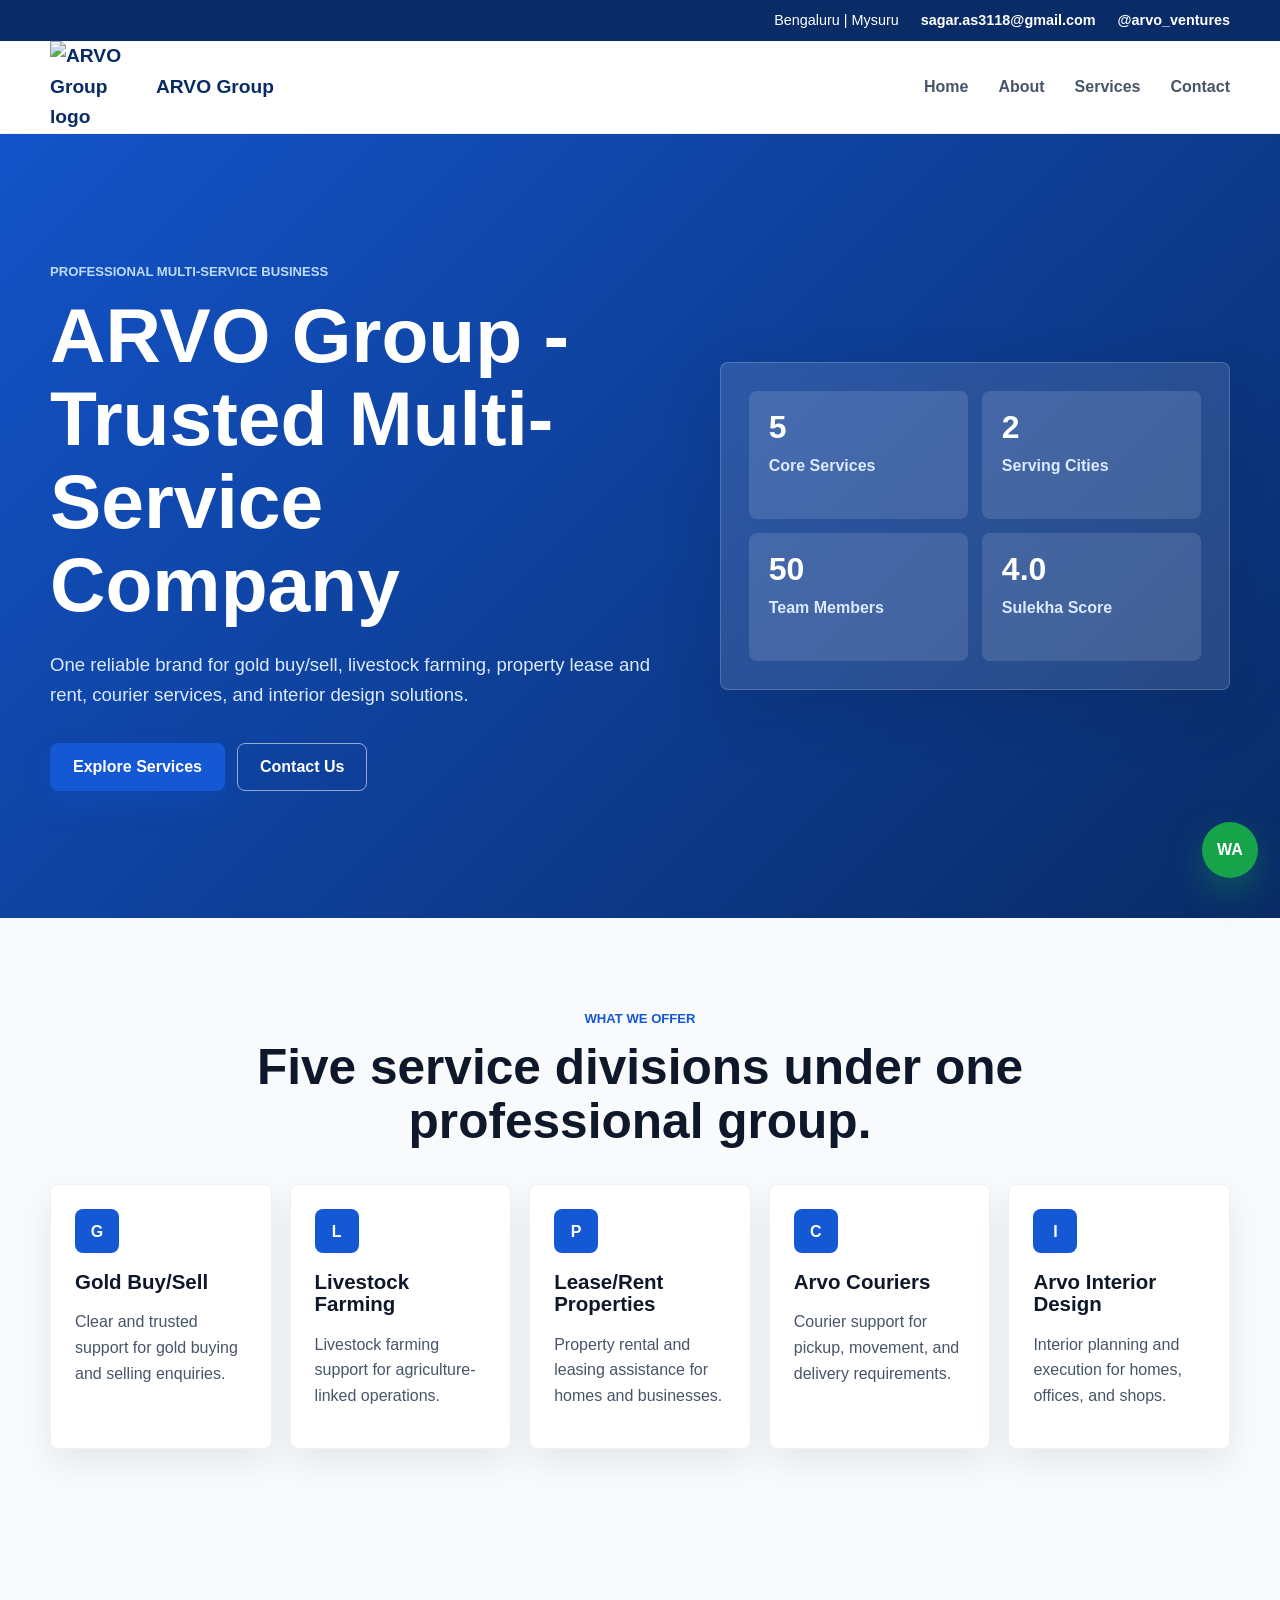
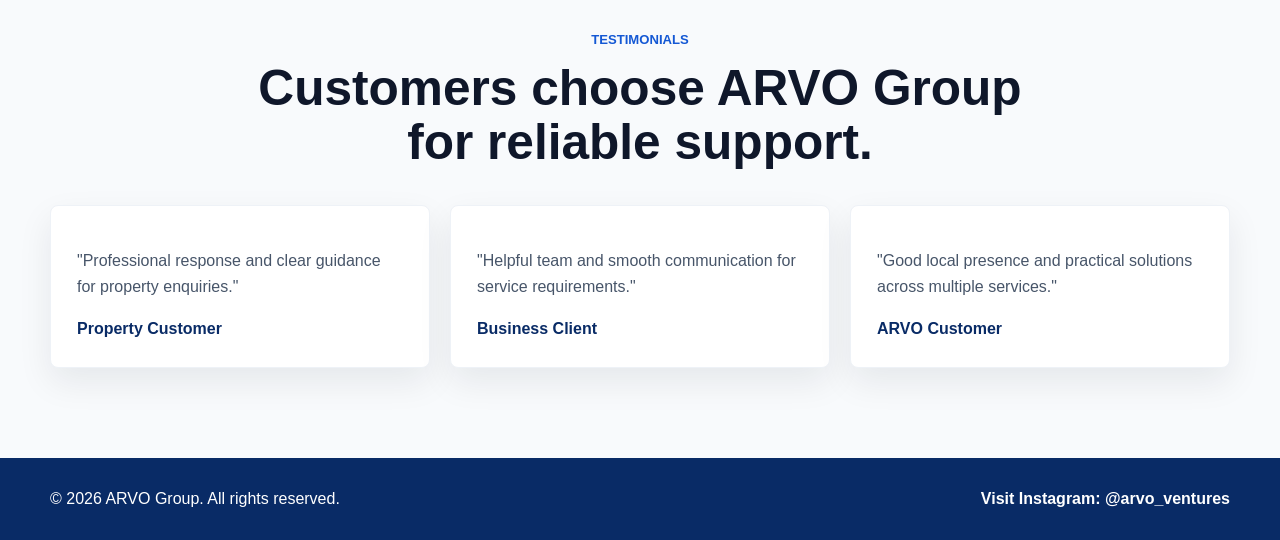
==== index.html @ aa9c4531 "Add files via upload" ====
<!DOCTYPE html>
<html lang="en">
<head>
  <meta charset="UTF-8">
  <meta name="viewport" content="width=device-width, initial-scale=1.0">
  <title>ARVO Group | Trusted Multi-Service Company</title>
  <link rel="stylesheet" href="style.css">
</head>
<body>
  <!-- Top contact strip -->
  <div class="top-strip">
    <div class="container top-strip-inner">
      <span>Bengaluru | Mysuru</span>
      <a href="mailto:sagar.as3118@gmail.com">sagar.as3118@gmail.com</a>
      <a href="https://www.instagram.com/arvo_ventures/" target="_blank" rel="noopener">@arvo_ventures</a>
    </div>
  </div>

  <!-- Navigation bar -->
  <header class="site-header">
    <nav class="container navbar" aria-label="Primary navigation">
      <a class="brand" href="index.html">
        <img src="assets/arvo-logo.svg" alt="ARVO Group logo">
        <span>ARVO Group</span>
      </a>

      <button class="menu-toggle" type="button" aria-label="Toggle menu" aria-expanded="false">
        <span></span>
        <span></span>
        <span></span>
      </button>

      <ul class="nav-links">
        <li><a href="index.html">Home</a></li>
        <li><a href="about.html">About</a></li>
        <li><a href="services.html">Services</a></li>
        <li><a href="contact.html">Contact</a></li>
      </ul>
    </nav>
  </header>

  <main>
    <!-- Home page hero -->
    <section class="hero">
      <div class="container hero-grid">
        <div class="hero-content">
          <p class="eyebrow">Professional Multi-Service Business</p>
          <h1>ARVO Group - Trusted Multi-Service Company</h1>
          <p class="hero-text">
            One reliable brand for gold buy/sell, livestock farming, property
            lease and rent, courier services, and interior design solutions.
          </p>

          <div class="hero-actions">
            <a class="btn btn-primary" href="services.html">Explore Services</a>
            <a class="btn btn-outline" href="contact.html">Contact Us</a>
          </div>
        </div>

        <div class="hero-card" aria-label="Business highlights">
          <div>
            <strong>5</strong>
            <span>Core Services</span>
          </div>
          <div>
            <strong>2</strong>
            <span>Serving Cities</span>
          </div>
          <div>
            <strong>50</strong>
            <span>Team Members</span>
          </div>
          <div>
            <strong>4.0</strong>
            <span>Sulekha Score</span>
          </div>
        </div>
      </div>
    </section>

    <!-- Service highlight cards -->
    <section class="section service-highlights" aria-label="ARVO Group services">
      <div class="container">
        <div class="section-heading center">
          <p class="eyebrow">What We Offer</p>
          <h2>Five service divisions under one professional group.</h2>
        </div>

        <div class="highlight-grid">
          <a class="highlight-card" href="services.html#gold">
            <span class="card-icon">G</span>
            <h3>Gold Buy/Sell</h3>
            <p>Clear and trusted support for gold buying and selling enquiries.</p>
          </a>

          <a class="highlight-card" href="services.html#livestock">
            <span class="card-icon">L</span>
            <h3>Livestock Farming</h3>
            <p>Livestock farming support for agriculture-linked operations.</p>
          </a>

          <a class="highlight-card" href="services.html#lease-rent">
            <span class="card-icon">P</span>
            <h3>Lease/Rent Properties</h3>
            <p>Property rental and leasing assistance for homes and businesses.</p>
          </a>

          <a class="highlight-card" href="services.html#couriers">
            <span class="card-icon">C</span>
            <h3>Arvo Couriers</h3>
            <p>Courier support for pickup, movement, and delivery requirements.</p>
          </a>

          <a class="highlight-card" href="services.html#interiors">
            <span class="card-icon">I</span>
            <h3>Arvo Interior Design</h3>
            <p>Interior planning and execution for homes, offices, and shops.</p>
          </a>
        </div>
      </div>
    </section>

    <!-- Home testimonials -->
    <section class="section testimonials-section">
      <div class="container">
        <div class="section-heading center">
          <p class="eyebrow">Testimonials</p>
          <h2>Customers choose ARVO Group for reliable support.</h2>
        </div>

        <div class="testimonial-grid">
          <article>
            <p>"Professional response and clear guidance for property enquiries."</p>
            <strong>Property Customer</strong>
          </article>
          <article>
            <p>"Helpful team and smooth communication for service requirements."</p>
            <strong>Business Client</strong>
          </article>
          <article>
            <p>"Good local presence and practical solutions across multiple services."</p>
            <strong>ARVO Customer</strong>
          </article>
        </div>
      </div>
    </section>
  </main>

  <!-- Floating WhatsApp chat button -->
  <a class="whatsapp-button" href="https://wa.me/910000000000?text=Hello%20ARVO%20Group%2C%20I%20want%20to%20enquire%20about%20your%20services." target="_blank" rel="noopener" aria-label="Chat with ARVO Group on WhatsApp">
    WA
  </a>

  <!-- Footer -->
  <footer class="site-footer">
    <div class="container footer-grid">
      <p>&copy; 2026 ARVO Group. All rights reserved.</p>
      <a href="https://www.instagram.com/arvo_ventures/" target="_blank" rel="noopener">Visit Instagram: @arvo_ventures</a>
    </div>
  </footer>

  <script src="script.js"></script>
</body>
</html>
---- style.css ----
/* Base styles and layout tokens */
:root {
  --blue: #1458d4;
  --blue-dark: #092b66;
  --blue-soft: #edf4ff;
  --gray-50: #f8fafc;
  --gray-100: #eef2f7;
  --gray-300: #cbd5e1;
  --gray-600: #475569;
  --gray-900: #0f172a;
  --white: #ffffff;
  --shadow: 0 20px 60px rgba(15, 23, 42, 0.14);
}

* {
  box-sizing: border-box;
}

html {
  scroll-behavior: smooth;
}

body {
  margin: 0;
  color: var(--gray-900);
  background: var(--white);
  font-family: Arial, Helvetica, sans-serif;
  line-height: 1.6;
  overflow-x: hidden;
}

a {
  color: inherit;
  text-decoration: none;
}

.container {
  width: min(1180px, calc(100% - 32px));
  margin: 0 auto;
}

img,
iframe {
  max-width: 100%;
}

/* Top strip */
.top-strip {
  color: var(--white);
  background: var(--blue-dark);
  font-size: 0.9rem;
}

.top-strip-inner {
  display: flex;
  justify-content: flex-end;
  gap: 22px;
  padding: 9px 0;
}

.top-strip a {
  font-weight: 700;
}

/* Navigation */
.site-header {
  position: sticky;
  top: 0;
  z-index: 20;
  background: rgba(255, 255, 255, 0.95);
  border-bottom: 1px solid var(--gray-100);
  backdrop-filter: blur(14px);
}

.navbar {
  position: relative;
  display: flex;
  align-items: center;
  justify-content: space-between;
  min-height: 78px;
  gap: 18px;
}

.brand {
  display: inline-flex;
  align-items: center;
  gap: 12px;
  color: var(--blue-dark);
  font-size: 1.2rem;
  font-weight: 900;
}

.brand img {
  width: 94px;
  height: auto;
  display: block;
}

.nav-links {
  display: flex;
  gap: 30px;
  margin: 0;
  padding: 0;
  list-style: none;
}

.nav-links a {
  color: var(--gray-600);
  font-weight: 800;
}

.nav-links a:hover,
.nav-links a:focus {
  color: var(--blue);
}

.menu-toggle {
  display: none;
  width: 42px;
  height: 42px;
  padding: 9px;
  background: var(--white);
  border: 1px solid var(--gray-300);
  border-radius: 8px;
  cursor: pointer;
}

.menu-toggle span {
  display: block;
  height: 2px;
  margin: 5px 0;
  background: var(--gray-900);
}

/* Hero */
.hero {
  color: var(--white);
  background:
    linear-gradient(135deg, rgba(20, 88, 212, 0.9), rgba(9, 43, 102, 0.96)),
    var(--blue-dark);
}

.hero-grid {
  display: grid;
  grid-template-columns: minmax(0, 1.1fr) minmax(300px, 0.9fr);
  gap: 46px;
  align-items: center;
  min-height: calc(100vh - 116px);
  padding: 84px 0;
}

.hero-content,
.contact-info,
.contact-form,
.service-section-card,
.highlight-card,
.testimonial-grid article {
  min-width: 0;
}

.eyebrow {
  margin: 0 0 12px;
  color: #bfdbfe;
  font-size: 0.82rem;
  font-weight: 900;
  text-transform: uppercase;
}

h1,
h2,
h3 {
  margin: 0;
  line-height: 1.08;
}

h1 {
  max-width: 850px;
  font-size: clamp(2.7rem, 6vw, 5.2rem);
}

h2 {
  font-size: clamp(2rem, 4vw, 3.1rem);
}

h3 {
  font-size: 1.28rem;
}

.hero-text {
  max-width: 680px;
  margin: 24px 0 34px;
  color: #dbeafe;
  font-size: 1.16rem;
}

.hero-actions {
  display: flex;
  flex-wrap: wrap;
  gap: 12px;
}

.btn {
  display: inline-flex;
  align-items: center;
  justify-content: center;
  min-height: 48px;
  padding: 0 22px;
  border-radius: 8px;
  font-weight: 900;
  cursor: pointer;
  transition: transform 0.2s ease, box-shadow 0.2s ease;
}

.btn:hover,
.btn:focus {
  transform: translateY(-2px);
}

.btn-primary {
  color: var(--white);
  background: var(--blue);
  border: 1px solid var(--blue);
  box-shadow: 0 14px 28px rgba(20, 88, 212, 0.24);
}

.btn-outline {
  color: var(--white);
  background: transparent;
  border: 1px solid rgba(255, 255, 255, 0.55);
}

.hero-card {
  display: grid;
  grid-template-columns: repeat(2, minmax(0, 1fr));
  gap: 14px;
  padding: 28px;
  background: rgba(255, 255, 255, 0.12);
  border: 1px solid rgba(255, 255, 255, 0.18);
  border-radius: 8px;
  box-shadow: var(--shadow);
}

.hero-card div {
  min-height: 128px;
  padding: 20px;
  background: rgba(255, 255, 255, 0.12);
  border-radius: 8px;
}

.hero-card strong {
  display: block;
  font-size: 2rem;
  line-height: 1;
}

.hero-card span {
  display: block;
  margin-top: 10px;
  color: #dbeafe;
  font-weight: 800;
}

/* Shared sections */
.section {
  padding: 90px 0;
}

.section-heading {
  max-width: 780px;
  margin-bottom: 36px;
}

.section-heading.center {
  margin-right: auto;
  margin-left: auto;
  text-align: center;
}

.section-heading.center .eyebrow {
  color: var(--blue);
}

.section-heading.light h2,
.section-heading.light .eyebrow {
  color: var(--white);
}

/* Home service highlights */
.service-highlights {
  background: var(--gray-50);
}

.highlight-grid {
  display: grid;
  grid-template-columns: repeat(5, minmax(0, 1fr));
  gap: 18px;
}

.highlight-card,
.about-panel article,
.why-grid article,
.service-section-card,
.testimonial-grid article,
.contact-form,
.contact-info {
  background: var(--white);
  border: 1px solid var(--gray-100);
  border-radius: 8px;
  box-shadow: 0 14px 34px rgba(15, 23, 42, 0.08);
}

.highlight-card {
  padding: 24px;
}

.card-icon {
  display: inline-grid;
  width: 44px;
  height: 44px;
  place-items: center;
  margin-bottom: 18px;
  color: var(--white);
  background: var(--blue);
  border-radius: 8px;
  font-weight: 900;
}

.highlight-card p,
.about-section p,
.service-section-card p,
.testimonial-grid p,
.contact-info p {
  color: var(--gray-600);
}

/* About */
.about-grid {
  display: grid;
  grid-template-columns: minmax(0, 1.1fr) minmax(300px, 0.9fr);
  gap: 34px;
  align-items: start;
}

.about-section .eyebrow {
  color: var(--blue);
}

.about-panel {
  display: grid;
  gap: 18px;
}

.about-panel article,
.why-grid article {
  padding: 26px;
}

.why-grid {
  display: grid;
  grid-template-columns: repeat(3, minmax(0, 1fr));
  gap: 20px;
  margin-top: 34px;
}

/* Services */
.services-section {
  background: var(--blue-dark);
}

.services-stack {
  display: grid;
  gap: 22px;
}

.service-section-card {
  display: grid;
  grid-template-columns: minmax(0, 1fr) auto;
  gap: 24px;
  align-items: center;
  padding: 28px;
}

.service-section-card .btn {
  white-space: nowrap;
}

.service-label {
  display: inline-flex;
  margin-bottom: 10px;
  color: var(--blue);
  font-size: 0.82rem;
  font-weight: 900;
  text-transform: uppercase;
}

.image-strip,
.gallery-grid,
.property-grid {
  display: grid;
  gap: 12px;
}

.image-strip {
  grid-template-columns: repeat(3, minmax(110px, 1fr));
}

.image-strip span,
.gallery-grid span {
  display: grid;
  min-height: 110px;
  place-items: center;
  color: var(--white);
  background: linear-gradient(135deg, var(--blue), var(--blue-dark));
  border-radius: 8px;
  font-weight: 900;
}

.property-grid {
  grid-template-columns: repeat(3, minmax(0, 1fr));
}

.property-card {
  padding: 18px;
  background: var(--blue-soft);
  border-radius: 8px;
}

.property-card strong,
.property-card span {
  display: block;
}

.property-card span {
  color: var(--gray-600);
}

.property-card p {
  margin: 10px 0 0;
  color: var(--blue-dark);
  font-weight: 900;
}

.gallery-grid {
  grid-template-columns: repeat(4, minmax(0, 1fr));
}

/* Testimonials */
.testimonials-section {
  background: var(--gray-50);
}

.testimonial-grid {
  display: grid;
  grid-template-columns: repeat(3, minmax(0, 1fr));
  gap: 20px;
}

.testimonial-grid article {
  padding: 26px;
}

.testimonial-grid strong {
  color: var(--blue-dark);
}

/* Contact */
.contact-section {
  background: var(--white);
}

.contact-layout {
  display: grid;
  grid-template-columns: minmax(0, 1.15fr) minmax(300px, 0.85fr);
  gap: 28px;
  align-items: start;
}

.contact-form,
.contact-info {
  padding: 28px;
}

.form-row {
  display: grid;
  grid-template-columns: repeat(2, minmax(0, 1fr));
  gap: 18px;
}

.form-group {
  display: grid;
  gap: 8px;
  margin-bottom: 18px;
}

label {
  font-weight: 900;
}

input,
select,
textarea {
  width: 100%;
  padding: 14px 16px;
  color: var(--gray-900);
  background: var(--white);
  border: 1px solid var(--gray-300);
  border-radius: 8px;
  font: inherit;
  outline: none;
}

input:focus,
select:focus,
textarea:focus {
  border-color: var(--blue);
  box-shadow: 0 0 0 4px rgba(20, 88, 212, 0.12);
}

textarea {
  resize: vertical;
}

.form-group.error input,
.form-group.error select,
.form-group.error textarea {
  border-color: #dc2626;
}

.error-message {
  min-height: 18px;
  color: #dc2626;
  font-size: 0.9rem;
}

.form-status {
  min-height: 24px;
  margin: 0;
  color: var(--blue);
  font-weight: 900;
}

.contact-info a {
  color: var(--blue);
  font-weight: 900;
  overflow-wrap: anywhere;
}

.map-frame {
  min-height: 260px;
  overflow: hidden;
  margin: 22px 0;
  background: var(--blue-soft);
  border: 1px solid var(--gray-300);
  border-radius: 8px;
}

.map-frame iframe {
  display: block;
  width: 100%;
  height: 260px;
  border: 0;
}

.location-list p {
  margin-bottom: 12px;
  overflow-wrap: anywhere;
}

/* WhatsApp floating button */
.whatsapp-button {
  position: fixed;
  right: 22px;
  bottom: 22px;
  z-index: 30;
  display: grid;
  width: 56px;
  height: 56px;
  place-items: center;
  color: var(--white);
  background: #16a34a;
  border-radius: 50%;
  box-shadow: 0 14px 34px rgba(22, 163, 74, 0.35);
  font-weight: 900;
}

/* Footer */
.site-footer {
  color: var(--white);
  background: var(--blue-dark);
}

.footer-grid {
  display: flex;
  justify-content: space-between;
  gap: 20px;
  padding: 28px 0;
}

.footer-grid p {
  margin: 0;
}

.footer-grid a {
  font-weight: 900;
}

/* Responsive design */
@media (max-width: 1050px) {
  .highlight-grid {
    grid-template-columns: repeat(3, minmax(0, 1fr));
  }

  .hero-grid {
    grid-template-columns: minmax(0, 1fr) minmax(280px, 0.8fr);
    gap: 32px;
  }

  .gallery-grid,
  .property-grid {
    grid-template-columns: repeat(2, minmax(0, 1fr));
  }
}

@media (max-width: 860px) {
  .top-strip-inner,
  .footer-grid {
    justify-content: center;
    flex-wrap: wrap;
    text-align: center;
  }

  .top-strip-inner {
    gap: 8px 16px;
  }

  .brand img {
    width: 82px;
  }

  .menu-toggle {
    display: block;
    flex: 0 0 auto;
  }

  .nav-links {
    position: absolute;
    top: 78px;
    left: 0;
    display: none;
    width: 100%;
    padding: 16px;
    background: var(--white);
    border-bottom: 1px solid var(--gray-100);
    box-shadow: 0 18px 38px rgba(15, 23, 42, 0.12);
  }

  .nav-links.active {
    display: grid;
    gap: 12px;
  }

  .hero-grid,
  .about-grid,
  .contact-layout,
  .service-section-card {
    grid-template-columns: 1fr;
  }

  .hero-grid {
    min-height: auto;
    padding: 72px 0;
  }

  .service-section-card .btn {
    width: fit-content;
  }

  .why-grid,
  .testimonial-grid {
    grid-template-columns: 1fr;
  }
}

@media (max-width: 640px) {
  .container {
    width: min(100% - 24px, 1180px);
  }

  .top-strip {
    font-size: 0.82rem;
  }

  .navbar {
    min-height: 70px;
  }

  .brand {
    gap: 8px;
    font-size: 1rem;
  }

  .brand img {
    width: 72px;
  }

  .nav-links {
    top: 70px;
  }

  .hero-grid {
    min-height: auto;
    padding: 56px 0;
  }

  .section {
    padding: 58px 0;
  }

  h1 {
    font-size: clamp(2.2rem, 13vw, 3.3rem);
  }

  h2 {
    font-size: clamp(1.75rem, 9vw, 2.4rem);
  }

  .hero-text {
    font-size: 1rem;
  }

  .hero-card,
  .contact-form,
  .contact-info,
  .service-section-card,
  .highlight-card,
  .about-panel article,
  .why-grid article,
  .testimonial-grid article {
    padding: 20px;
  }

  .hero-card,
  .highlight-grid,
  .form-row,
  .image-strip,
  .gallery-grid,
  .property-grid {
    grid-template-columns: 1fr;
  }

  .hero-actions .btn,
  .contact-form .btn,
  .service-section-card .btn {
    width: 100%;
  }

  .image-strip span,
  .gallery-grid span {
    min-height: 92px;
  }

  .map-frame,
  .map-frame iframe {
    height: 220px;
    min-height: 220px;
  }

  .whatsapp-button {
    right: 14px;
    bottom: 14px;
    width: 50px;
    height: 50px;
  }
}

@media (max-width: 420px) {
  .top-strip-inner {
    display: grid;
    justify-items: center;
  }

  .brand span {
    display: none;
  }

  .hero-card div {
    min-height: 104px;
  }

  .btn {
    padding: 0 16px;
  }
}
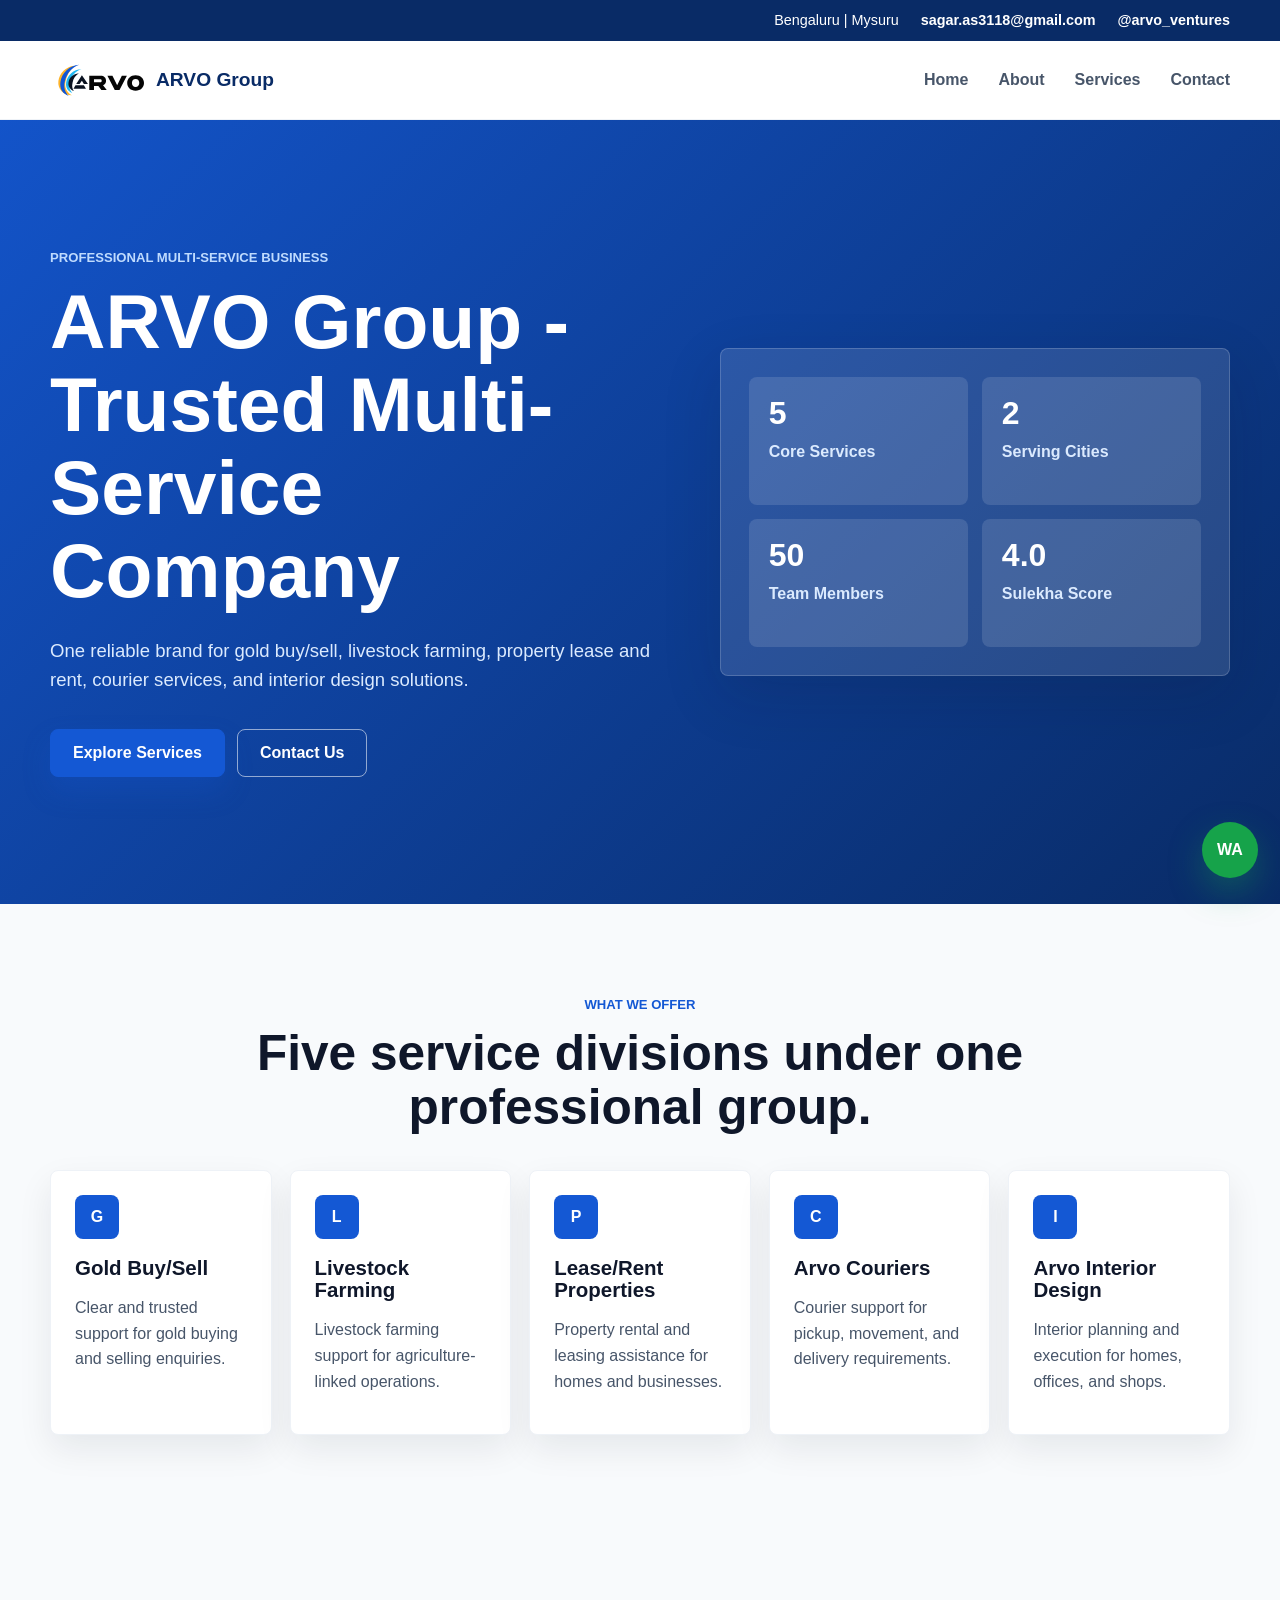
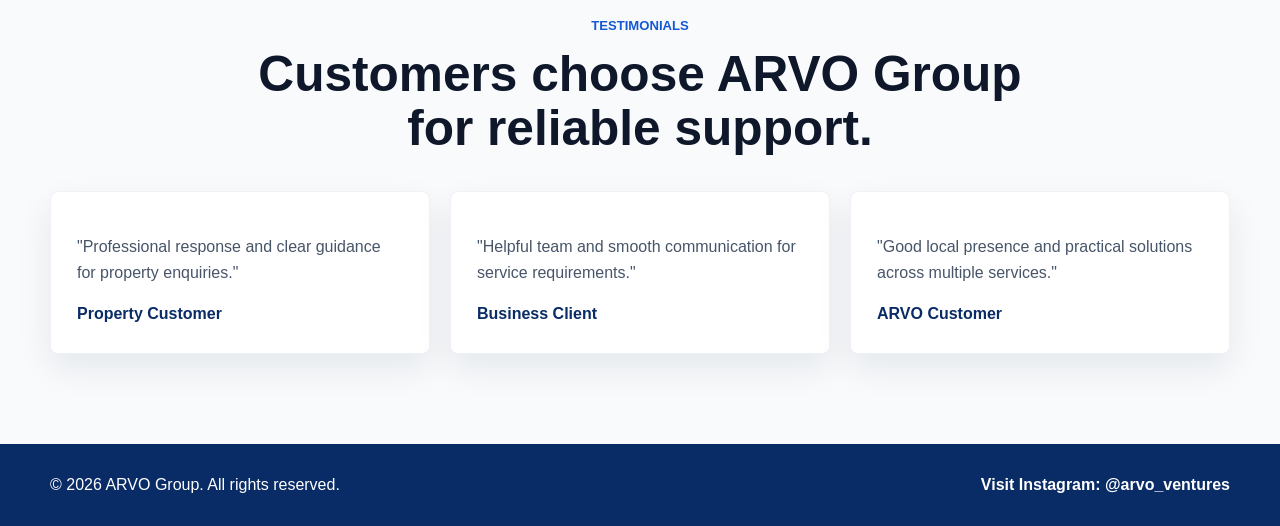
==== commit 7d6012fa: "Add files via upload" ====
--- a/index.html
+++ b/index.html
@@ -20,7 +20,7 @@
   <header class="site-header">
     <nav class="container navbar" aria-label="Primary navigation">
       <a class="brand" href="index.html">
-        <img src="assets/arvo-logo.svg" alt="ARVO Group logo">
+        <img src="arvo-logo.svg" alt="ARVO Group logo">
         <span>ARVO Group</span>
       </a>
 
